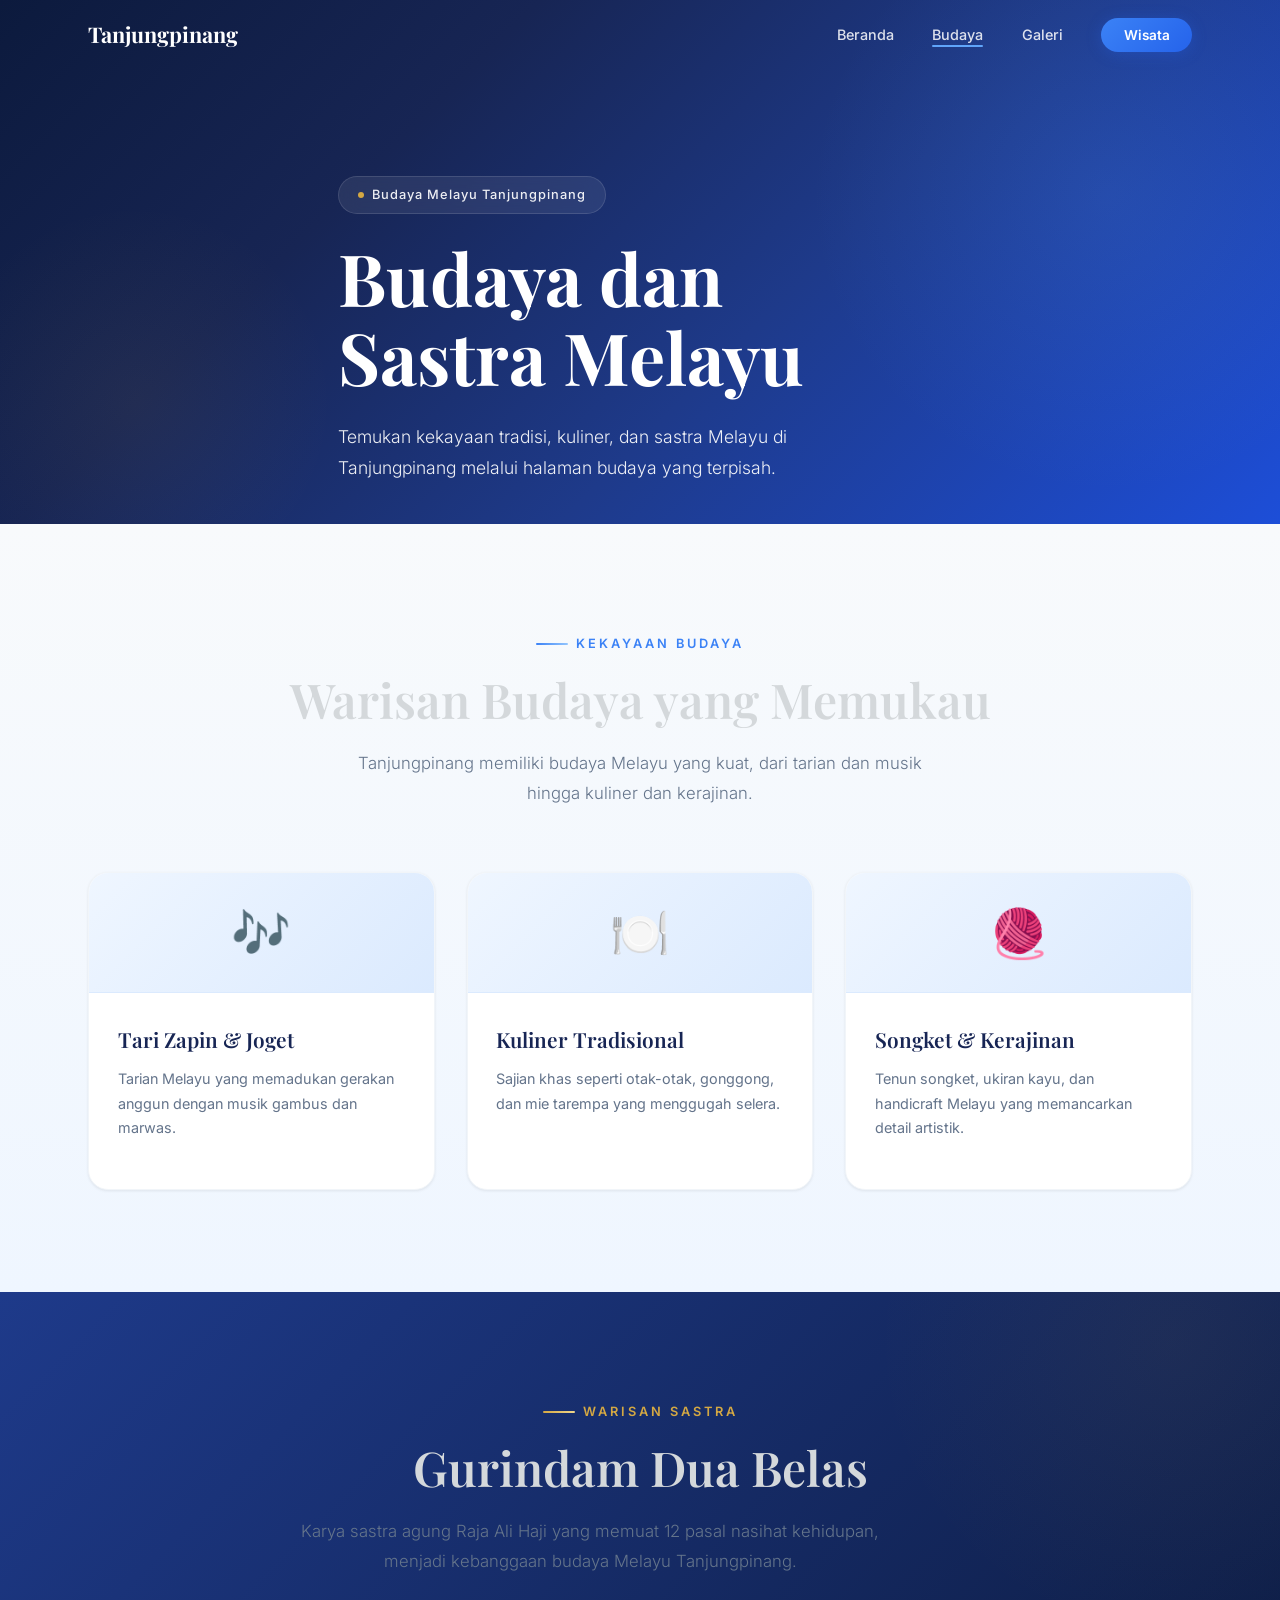
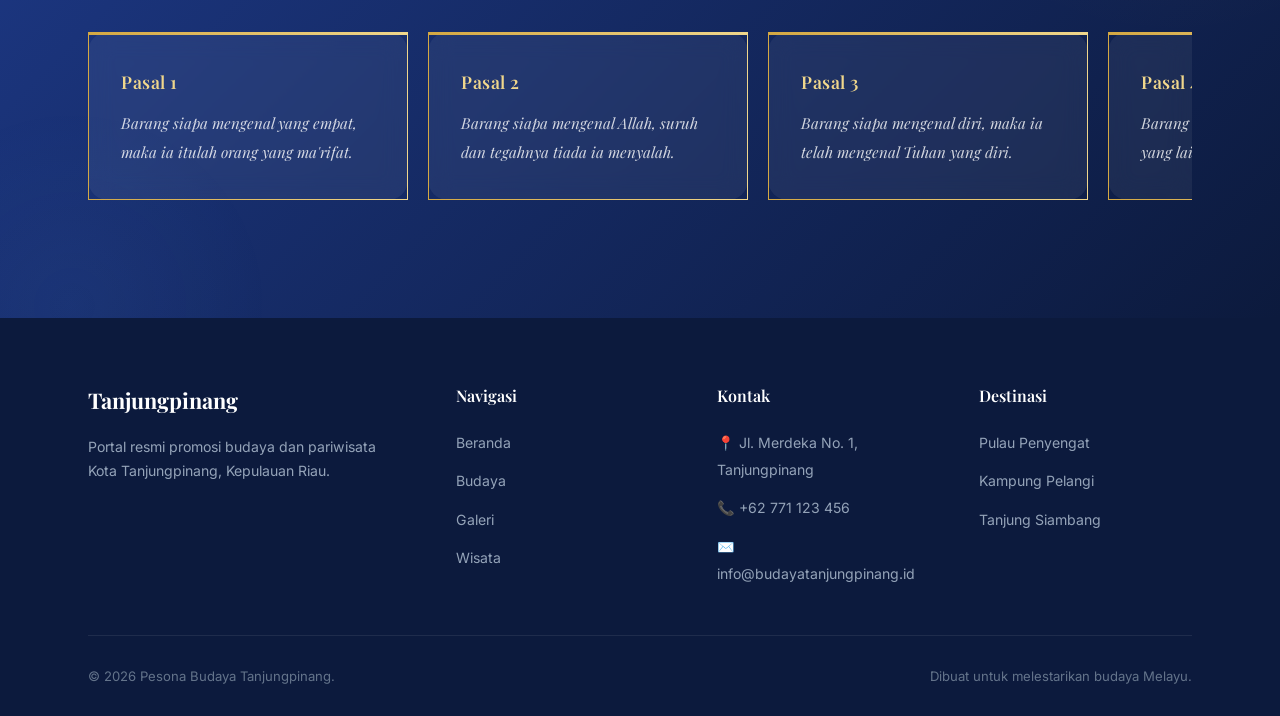
==== budaya.html @ daf34f46 "Menambahkan Desain terbaru" ====
<!DOCTYPE html>
<html lang="id">
<head>
  <meta charset="UTF-8">
  <meta name="viewport" content="width=device-width, initial-scale=1.0">
  <meta name="description" content="Budaya Melayu Tanjungpinang dan Gurindam Dua Belas dalam pengalaman halaman terpisah.">
  <title>Budaya — Pesona Budaya Tanjungpinang</title>
  <link rel="stylesheet" href="style.css">
</head>
<body>
  <nav class="navbar" id="navbar">
    <div class="container">
      <a href="index.html" class="nav-logo">
        <span>Tanjungpinang</span>
      </a>
      <ul class="nav-links" id="nav-links">
        <li><a href="index.html">Beranda</a></li>
        <li><a href="budaya.html" class="active">Budaya</a></li>
        <li><a href="galeri.html">Galeri</a></li>
        <li><a href="wisata.html" class="nav-cta">Wisata</a></li>
      </ul>
      <button class="nav-toggle" id="nav-toggle" aria-label="Toggle menu">
        <span></span>
        <span></span>
        <span></span>
      </button>
    </div>
  </nav>

  <section class="hero culture-hero">
    <div class="hero-overlay"></div>
    <div class="container hero-content">
      <div class="hero-badge">
        <span class="dot"></span>
        Budaya Melayu Tanjungpinang
      </div>
      <h1>Budaya dan Sastra Melayu</h1>
      <p class="hero-desc">
        Temukan kekayaan tradisi, kuliner, dan sastra Melayu di Tanjungpinang melalui halaman budaya yang terpisah.
      </p>
    </div>
  </section>

  <main>
    <section class="culture" id="budaya">
      <div class="container">
        <div class="culture-header reveal">
          <span class="section-label">Kekayaan Budaya</span>
          <h2 class="section-title">Warisan Budaya yang Memukau</h2>
          <p class="section-subtitle">
            Tanjungpinang memiliki budaya Melayu yang kuat, dari tarian dan musik hingga kuliner dan kerajinan.
          </p>
        </div>

        <div class="culture-grid stagger-children">
          <div class="culture-card">
            <div class="culture-card-icon">
              <span>🎶</span>
            </div>
            <div class="culture-card-body">
              <h3>Tari Zapin & Joget</h3>
              <p>
                Tarian Melayu yang memadukan gerakan anggun dengan musik gambus dan marwas.
              </p>
            </div>
          </div>
          <div class="culture-card">
            <div class="culture-card-icon">
              <span>🍽️</span>
            </div>
            <div class="culture-card-body">
              <h3>Kuliner Tradisional</h3>
              <p>
                Sajian khas seperti otak-otak, gonggong, dan mie tarempa yang menggugah selera.
              </p>
            </div>
          </div>
          <div class="culture-card">
            <div class="culture-card-icon">
              <span>🧶</span>
            </div>
            <div class="culture-card-body">
              <h3>Songket & Kerajinan</h3>
              <p>
                Tenun songket, ukiran kayu, dan handicraft Melayu yang memancarkan detail artistik.
              </p>
            </div>
          </div>
        </div>
      </div>
    </section>

    <section class="gurindam" id="gurindam">
      <div class="container">
        <div class="gurindam-content reveal-scale">
          <span class="section-label gurindam-label">Warisan Sastra</span>
          <h2 class="section-title">Gurindam Dua Belas</h2>
          <p class="section-subtitle">
            Karya sastra agung Raja Ali Haji yang memuat 12 pasal nasihat kehidupan, menjadi kebanggaan budaya Melayu Tanjungpinang.
          </p>
        </div>

        <div class="gurindam-slider-wrapper reveal-scale">
          <div class="gurindam-slider">
            <article class="gurindam-card">
              <h3>Pasal 1</h3>
              <p>Barang siapa mengenal yang empat, maka ia itulah orang yang ma'rifat.</p>
            </article>
            <article class="gurindam-card">
              <h3>Pasal 2</h3>
              <p>Barang siapa mengenal Allah, suruh dan tegahnya tiada ia menyalah.</p>
            </article>
            <article class="gurindam-card">
              <h3>Pasal 3</h3>
              <p>Barang siapa mengenal diri, maka ia telah mengenal Tuhan yang diri.</p>
            </article>
            <article class="gurindam-card">
              <h3>Pasal 4</h3>
              <p>Barang siapa mengenal Allah, tidak yang lain ia sembah dan sembahnya.</p>
            </article>
            <article class="gurindam-card">
              <h3>Pasal 5</h3>
              <p>Barang siapa mengenal niat, ia itulah yang mengadili perbuatan.</p>
            </article>
            <article class="gurindam-card">
              <h3>Pasal 6</h3>
              <p>Barang siapa mengenal amal, ia itulah yang menjadi timbangannya.</p>
            </article>
            <article class="gurindam-card">
              <h3>Pasal 7</h3>
              <p>Barang siapa mengenal bakti, ia itulah orang yang membelah adat.</p>
            </article>
            <article class="gurindam-card">
              <h3>Pasal 8</h3>
              <p>Barang siapa mengenal taat, ia itulah orang yang memelihara diri.</p>
            </article>
            <article class="gurindam-card">
              <h3>Pasal 9</h3>
              <p>Barang siapa mengenal jujur, ia itulah tempat orang memberi amanat.</p>
            </article>
            <article class="gurindam-card">
              <h3>Pasal 10</h3>
              <p>Barang siapa mengenal putus, itu tanda tiada bersabar.</p>
            </article>
            <article class="gurindam-card">
              <h3>Pasal 11</h3>
              <p>Barang siapa mengenal sungguh, ia itulah orang yang sudah berkah.</p>
            </article>
            <article class="gurindam-card">
              <h3>Pasal 12</h3>
              <p>Barang siapa mengenal cinta, tiada mengharap puji serta kata.</p>
            </article>
          </div>
        </div>
      </div>
    </section>
  </main>

  <footer class="footer">
    <div class="container">
      <div class="footer-grid">
        <div class="footer-brand">
          <a href="index.html" class="nav-logo">
            <span>Tanjungpinang</span>
          </a>
          <p>
            Portal resmi promosi budaya dan pariwisata Kota Tanjungpinang, Kepulauan Riau.
          </p>
        </div>
        <div class="footer-col">
          <h4>Navigasi</h4>
          <ul>
            <li><a href="index.html">Beranda</a></li>
            <li><a href="budaya.html">Budaya</a></li>
            <li><a href="galeri.html">Galeri</a></li>
            <li><a href="wisata.html">Wisata</a></li>
          </ul>
        </div>
        <div class="footer-col">
          <h4>Kontak</h4>
          <ul>
            <li><a href="#">📍 Jl. Merdeka No. 1, Tanjungpinang</a></li>
            <li><a href="#">📞 +62 771 123 456</a></li>
            <li><a href="#">✉️ info@budayatanjungpinang.id</a></li>
          </ul>
        </div>
        <div class="footer-col">
          <h4>Destinasi</h4>
          <ul>
            <li><a href="#">Pulau Penyengat</a></li>
            <li><a href="#">Kampung Pelangi</a></li>
            <li><a href="#">Tanjung Siambang</a></li>
          </ul>
        </div>
      </div>
      <div class="footer-bottom">
        <span>&copy; 2026 Pesona Budaya Tanjungpinang.</span>
        <span>Dibuat untuk melestarikan budaya Melayu.</span>
      </div>
    </div>
  </footer>

  <script src="script.js"></script>
</body>
</html>
---- style.css ----
/* Google Fonts (Playfair Display untuk judul, Inter untuk isi teksnya) */
@import url('https://fonts.googleapis.com/css2?family=Playfair+Display:ital,wght@0,400;0,500;0,600;0,700;1,400;1,500&family=Inter:wght@300;400;500;600;700&display=swap');

/* CSS Custom Properties */
:root {
  /* Primary Blues */
  --blue-50: #eff6ff;
  --blue-100: #dbeafe;
  --blue-200: #bfdbfe;
  --blue-300: #93c5fd;
  --blue-400: #60a5fa;
  --blue-500: #3b82f6;
  --blue-600: #2563eb;
  --blue-700: #1d4ed8;
  --blue-800: #1e3a8a;
  --blue-900: #172554;
  --blue-950: #0c1a3d;

  /* Accent & Neutral */
  --gold: #d4a843;
  --gold-light: #f0d78c;
  --white: #ffffff;
  --off-white: #f8fafc;
  --gray-100: #f1f5f9;
  --gray-200: #e2e8f0;
  --gray-300: #cbd5e1;
  --gray-400: #94a3b8;
  --gray-500: #64748b;
  --gray-600: #475569;
  --gray-700: #334155;
  --gray-800: #1e293b;
  --gray-900: #0f172a;

  /* Typography */
  --font-display: 'Playfair Display', Georgia, serif;
  --font-body: 'Inter', -apple-system, BlinkMacSystemFont, sans-serif;

  /* Spacing */
  --section-padding: clamp(4rem, 8vw, 8rem);
  --container-max: 1200px;
  --container-padding: clamp(1.5rem, 4vw, 3rem);

  /* Transitions */
  --ease-smooth: cubic-bezier(0.25, 0.46, 0.45, 0.94);
  --ease-bounce: cubic-bezier(0.34, 1.56, 0.64, 1);

  /* Shadows */
  --shadow-sm: 0 1px 3px rgba(0, 0, 0, 0.08);
  --shadow-md: 0 4px 20px rgba(0, 0, 0, 0.1);
  --shadow-lg: 0 10px 40px rgba(0, 0, 0, 0.12);
  --shadow-xl: 0 20px 60px rgba(0, 0, 0, 0.15);

  /* Border Radius */
  --radius-sm: 8px;
  --radius-md: 12px;
  --radius-lg: 20px;
  --radius-xl: 28px;
  --radius-full: 9999px;
}

/* ---------- Reset & Base ---------- */
*,
*::before,
*::after {
  margin: 0;
  padding: 0;
  box-sizing: border-box;
}

html {
  scroll-behavior: smooth;
  scroll-padding-top: 80px;
}

body {
  font-family: var(--font-body);
  color: var(--gray-800);
  background-color: var(--off-white);
  line-height: 1.7;
  overflow-x: hidden;
  -webkit-font-smoothing: antialiased;
  -moz-osx-font-smoothing: grayscale;
}

a {
  text-decoration: none;
  color: inherit;
}

ul {
  list-style: none;
}

/* ---------- Utility ---------- */
.container {
  max-width: var(--container-max);
  margin: 0 auto;
  padding: 0 var(--container-padding);
}

.section-label {
  display: inline-flex;
  align-items: center;
  gap: 8px;
  font-family: var(--font-body);
  font-size: 0.8rem;
  font-weight: 600;
  letter-spacing: 3px;
  text-transform: uppercase;
  color: var(--blue-500);
  margin-bottom: 1rem;
}

.section-label::before {
  content: '';
  display: inline-block;
  width: 32px;
  height: 2px;
  background: linear-gradient(90deg, var(--blue-500), var(--blue-300));
  border-radius: 2px;
}

.section-title {
  font-family: var(--font-display);
  font-size: clamp(2rem, 4vw, 3rem);
  font-weight: 600;
  color: rgb(212, 216, 219);
  line-height: 1.2;
  margin-bottom: 1.2rem;
}

.section-subtitle {
  font-size: 1.05rem;
  color: var(--gray-500);
  max-width: 600px;
  line-height: 1.8;
  font-weight: 300;
}

/* ---------- Scroll Reveal Animation ---------- */
.reveal {
  opacity: 0;
  transform: translateY(40px);
  transition: opacity 0.8s var(--ease-smooth), transform 0.8s var(--ease-smooth);
}

.reveal.visible {
  opacity: 1;
  transform: translateY(0);
}

.reveal-scale {
  opacity: 0;
  transform: scale(0.9);
  transition: opacity 0.8s var(--ease-smooth), transform 0.8s var(--ease-smooth);
}

.reveal-scale.visible {
  opacity: 1;
  transform: scale(1);
}

/* Stagger children */
.stagger-children > * {
  opacity: 0;
  transform: translateY(30px);
  transition: opacity 0.6s var(--ease-smooth), transform 0.6s var(--ease-smooth);
}

.stagger-children.visible > *:nth-child(1) { transition-delay: 0.1s; }
.stagger-children.visible > *:nth-child(2) { transition-delay: 0.2s; }
.stagger-children.visible > *:nth-child(3) { transition-delay: 0.3s; }
.stagger-children.visible > *:nth-child(4) { transition-delay: 0.4s; }

.stagger-children.visible > * {
  opacity: 1;
  transform: translateY(0);
}

/* Navigasi */
.navbar {
  position: fixed;
  top: 0;
  left: 0;
  right: 0;
  z-index: 1000;
  padding: 1rem 0;
  transition: all 0.4s var(--ease-smooth);
}

.navbar.scrolled {
  background: rgba(255, 255, 255, 0.92);
  backdrop-filter: blur(20px);
  -webkit-backdrop-filter: blur(20px);
  box-shadow: 0 1px 20px rgba(0, 0, 0, 0.06);
  padding: 0.6rem 0;
}

.navbar .container {
  display: flex;
  align-items: center;
  justify-content: space-between;
}

.nav-logo {
  display: flex;
  align-items: center;
  gap: 10px;
  font-family: var(--font-display);
  font-size: 1.35rem;
  font-weight: 700;
  color: var(--white);
  transition: color 0.4s;
}

.navbar.scrolled .nav-logo {
  color: var(--blue-800);
}

.nav-logo-icon {
  width: 36px;
  height: 36px;
  background: linear-gradient(135deg, var(--blue-400), var(--blue-600));
  border-radius: var(--radius-sm);
  display: flex;
  align-items: center;
  justify-content: center;
  font-size: 1.1rem;
  color: white;
  box-shadow: 0 2px 10px rgba(37, 99, 235, 0.3);
}

.nav-links {
  display: flex;
  align-items: center;
  gap: clamp(1.5rem, 3vw, 2.5rem);
}

.nav-links a {
  font-size: 0.9rem;
  font-weight: 500;
  color: rgba(255, 255, 255, 0.85);
  transition: color 0.3s;
  position: relative;
}

.nav-links a::after {
  content: '';
  position: absolute;
  bottom: -4px;
  left: 0;
  width: 0;
  height: 2px;
  background: var(--blue-400);
  border-radius: 2px;
  transition: width 0.3s var(--ease-smooth);
}

.nav-links a:hover::after,
.nav-links a.active::after {
  width: 100%;
}

.navbar.scrolled .nav-links a {
  color: var(--gray-600);
}

.navbar.scrolled .nav-links a:hover {
  color: var(--blue-600);
}

.nav-links a:hover {
  color: var(--white);
}

.nav-cta {
  padding: 0.55rem 1.4rem !important;
  background: linear-gradient(135deg, var(--blue-500), var(--blue-600));
  color: white !important;
  border-radius: var(--radius-full);
  font-weight: 600 !important;
  font-size: 0.85rem !important;
  box-shadow: 0 2px 15px rgba(37, 99, 235, 0.3);
  transition: transform 0.3s var(--ease-bounce), box-shadow 0.3s !important;
}

.nav-cta:hover {
  transform: translateY(-2px);
  box-shadow: 0 4px 20px rgba(37, 99, 235, 0.4) !important;
}

.nav-cta::after {
  display: none !important;
}

/* Mobile menu */
.nav-toggle {
  display: none;
  flex-direction: column;
  gap: 5px;
  cursor: pointer;
  padding: 5px;
  background: none;
  border: none;
}

.nav-toggle span {
  width: 24px;
  height: 2px;
  background: var(--white);
  border-radius: 2px;
  transition: all 0.3s;
}

.navbar.scrolled .nav-toggle span {
  background: var(--gray-700);
}

/* HERO SECTION (Pure Gradient — No Image)*/
.hero {
  position: relative;
  min-height: 100vh;
  display: flex;
  align-items: center;
  overflow: hidden;
}

.hero-overlay {
  position: absolute;
  inset: 0;
  background: linear-gradient(
    135deg,
    var(--blue-950) 0%,
    var(--blue-900) 30%,
    var(--blue-800) 60%,
    var(--blue-700) 100%
  );
  z-index: 0;
}

/* Subtle decorative shapes */
.hero-overlay::before {
  content: '';
  position: absolute;
  top: -20%;
  right: -10%;
  width: 600px;
  height: 600px;
  background: radial-gradient(circle, rgba(96, 165, 250, 0.12) 0%, transparent 70%);
  border-radius: 50%;
}

.hero-overlay::after {
  content: '';
  position: absolute;
  bottom: -15%;
  left: -5%;
  width: 400px;
  height: 400px;
  background: radial-gradient(circle, rgba(212, 168, 67, 0.06) 0%, transparent 70%);
  border-radius: 50%;
}

.hero-content {
  position: relative;
  z-index: 2;
  max-width: 700px;
  padding-top: 4rem;
}

.hero-badge {
  display: inline-flex;
  align-items: center;
  gap: 8px;
  padding: 0.45rem 1.2rem;
  background: rgba(255, 255, 255, 0.08);
  backdrop-filter: blur(10px);
  border: 1px solid rgba(255, 255, 255, 0.12);
  border-radius: var(--radius-full);
  font-size: 0.8rem;
  font-weight: 500;
  color: var(--blue-200);
  margin-bottom: 1.5rem;
  letter-spacing: 1px;
}

.hero-badge .dot {
  width: 6px;
  height: 6px;
  background: var(--gold);
  border-radius: 50%;
  animation: pulse 2s ease-in-out infinite;
}

@keyframes pulse {
  0%, 100% { opacity: 1; transform: scale(1); }
  50% { opacity: 0.6; transform: scale(1.5); }
}

.hero h1 {
  font-family: var(--font-display);
  font-size: clamp(2.8rem, 6vw, 4.5rem);
  font-weight: 700;
  color: var(--white);
  line-height: 1.1;
  margin-bottom: 1.5rem;
}

.hero h1 span {
  display: inline;
  background: linear-gradient(135deg, var(--gold-light), var(--gold));
  -webkit-background-clip: text;
  -webkit-text-fill-color: transparent;
  background-clip: text;
}

.hero-desc {
  font-size: 1.1rem;
  color: rgba(255, 255, 255, 0.75);
  line-height: 1.8;
  margin-bottom: 2.5rem;
  max-width: 520px;
  font-weight: 300;
}

.hero-actions {
  display: flex;
  align-items: center;
  gap: 1rem;
  flex-wrap: wrap;
}

.btn-primary {
  display: inline-flex;
  align-items: center;
  gap: 8px;
  padding: 0.85rem 2rem;
  background: linear-gradient(135deg, var(--blue-500), var(--blue-600));
  color: white;
  font-family: var(--font-body);
  font-size: 0.95rem;
  font-weight: 600;
  border: none;
  border-radius: var(--radius-full);
  cursor: pointer;
  box-shadow: 0 4px 20px rgba(37, 99, 235, 0.35);
  transition: transform 0.3s var(--ease-bounce), box-shadow 0.3s;
}

.btn-primary:hover {
  transform: translateY(-3px);
  box-shadow: 0 8px 30px rgba(37, 99, 235, 0.45);
}

.btn-outline {
  display: inline-flex;
  align-items: center;
  gap: 8px;
  padding: 0.85rem 2rem;
  background: transparent;
  color: white;
  font-family: var(--font-body);
  font-size: 0.95rem;
  font-weight: 500;
  border: 1.5px solid rgba(255, 255, 255, 0.25);
  border-radius: var(--radius-full);
  cursor: pointer;
  transition: all 0.3s;
}

.btn-outline:hover {
  background: rgba(255, 255, 255, 0.08);
  border-color: rgba(255, 255, 255, 0.5);
}

/* Hero scroll indicator */
.hero-scroll {
  position: absolute;
  bottom: 2.5rem;
  left: 50%;
  transform: translateX(-50%);
  z-index: 2;
  display: flex;
  flex-direction: column;
  align-items: center;
  gap: 8px;
  color: rgba(255, 255, 255, 0.4);
  font-size: 0.7rem;
  letter-spacing: 2px;
  text-transform: uppercase;
}

.scroll-line {
  width: 1px;
  height: 40px;
  background: linear-gradient(to bottom, rgba(255,255,255,0.4), transparent);
  animation: scrollDown 2s ease-in-out infinite;
}

@keyframes scrollDown {
  0% { transform: scaleY(0); transform-origin: top; opacity: 1; }
  50% { transform: scaleY(1); transform-origin: top; opacity: 1; }
  51% { transform: scaleY(1); transform-origin: bottom; opacity: 1; }
  100% { transform: scaleY(0); transform-origin: bottom; opacity: 0.5; }
}

/* Hero floating stats */
.hero-stats {
  position: absolute;
  bottom: 0;
  left: 0;
  right: 0;
  z-index: 2;
  padding: 0 var(--container-padding);
}

.hero-stats-inner {
  max-width: var(--container-max);
  margin: 0 auto;
  display: grid;
  grid-template-columns: repeat(4, 1fr);
  gap: 1px;
  background: rgba(255, 255, 255, 0.06);
  backdrop-filter: blur(15px);
  border-radius: var(--radius-lg) var(--radius-lg) 0 0;
  overflow: hidden;
  border: 1px solid rgba(255, 255, 255, 0.08);
  border-bottom: none;
}

.stat-item {
  padding: 1.8rem 1.5rem;
  text-align: center;
  background: rgba(255, 255, 255, 0.03);
  transition: background 0.3s;
}

.stat-item:hover {
  background: rgba(255, 255, 255, 0.06);
}

.stat-number {
  font-family: var(--font-display);
  font-size: clamp(1.6rem, 3vw, 2.2rem);
  font-weight: 700;
  color: var(--white);
  margin-bottom: 0.3rem;
}

.stat-label {
  font-size: 0.78rem;
  color: rgba(255, 255, 255, 0.5);
  font-weight: 400;
  letter-spacing: 0.5px;
}

/* Tentang Full-width text, no image */
.about {
  padding: var(--section-padding) 0;
  background: var(--white);
}

.about-centered {
  text-align: center;
  max-width: 750px;
  margin: 0 auto 3.5rem;
}

.about-desc {
  max-width: 680px;
  margin: 0 auto;
}

.about-features {
  display: grid;
  grid-template-columns: repeat(4, 1fr);
  gap: 1.5rem;
}

.about-feature {
  display: flex;
  align-items: flex-start;
  gap: 12px;
  padding: 1.2rem;
  background: var(--blue-50);
  border-radius: var(--radius-md);
  border: 1px solid var(--blue-100);
  transition: transform 0.3s var(--ease-bounce), box-shadow 0.3s;
}

.about-feature:hover {
  transform: translateY(-4px);
  box-shadow: var(--shadow-md);
}

.about-feature-icon {
  width: 44px;
  height: 44px;
  min-width: 44px;
  display: flex;
  align-items: center;
  justify-content: center;
  background: linear-gradient(135deg, var(--blue-500), var(--blue-600));
  border-radius: var(--radius-sm);
  font-size: 1.2rem;
  color: white;
}

.about-feature h4 {
  font-size: 0.9rem;
  font-weight: 600;
  color: var(--blue-800);
  margin-bottom: 3px;
}

.about-feature p {
  font-size: 0.78rem;
  color: var(--gray-500);
  line-height: 1.5;
}

/*Budaya Icon cards, no images*/
.culture {
  padding: var(--section-padding) 0;
  background: linear-gradient(180deg, var(--off-white) 0%, var(--blue-50) 100%);
}

.culture-header {
  text-align: center;
  margin-bottom: 4rem;
}

.culture-header .section-subtitle {
  margin: 0 auto;
}

.culture-grid {
  display: grid;
  grid-template-columns: repeat(3, 1fr);
  gap: 2rem;
}

.culture-card {
  background: var(--white);
  border-radius: var(--radius-lg);
  overflow: hidden;
  box-shadow: var(--shadow-sm);
  border: 1px solid var(--gray-100);
  transition: transform 0.4s var(--ease-bounce), box-shadow 0.4s;
}

.culture-card:hover {
  transform: translateY(-8px);
  box-shadow: var(--shadow-lg);
}

.culture-card-icon {
  height: 120px;
  display: flex;
  align-items: center;
  justify-content: center;
  background: linear-gradient(135deg, var(--blue-50), var(--blue-100));
  border-bottom: 1px solid var(--blue-100);
}

.culture-card-icon span {
  font-size: 3rem;
  line-height: 1;
}

.culture-card-body {
  padding: 1.8rem;
}

.culture-card-body h3 {
  font-family: var(--font-display);
  font-size: 1.3rem;
  font-weight: 600;
  color: var(--blue-900);
  margin-bottom: 0.6rem;
}

.culture-card-body p {
  font-size: 0.9rem;
  color: var(--gray-500);
  line-height: 1.7;
  margin-bottom: 1.2rem;
}

.card-link {
  display: inline-flex;
  align-items: center;
  gap: 6px;
  font-size: 0.85rem;
  font-weight: 600;
  color: var(--blue-600);
  transition: gap 0.3s;
}

.card-link:hover {
  gap: 10px;
}

.card-link svg {
  width: 16px;
  height: 16px;
  transition: transform 0.3s;
}

.card-link:hover svg {
  transform: translateX(3px);
}

/* Section Destinasi (Text-only layout) */
.destinations {
  padding: var(--section-padding) 0;
  background: var(--white);
}

.dest-header {
  text-align: center;
  max-width: 650px;
  margin: 0 auto 3.5rem;
}

.dest-header .section-subtitle {
  margin: 0 auto;
}

.dest-list {
  display: grid;
  grid-template-columns: repeat(2, 1fr);
  gap: 1.5rem;
  max-width: 900px;
  margin: 0 auto;
}

.dest-item {
  display: flex;
  align-items: flex-start;
  gap: 1rem;
  padding: 1.5rem;
  border-radius: var(--radius-md);
  background: var(--blue-50);
  border: 1px solid var(--blue-100);
  transition: all 0.3s var(--ease-bounce);
  cursor: pointer;
}

.dest-item:hover {
  background: var(--white);
  border-color: var(--blue-200);
  box-shadow: var(--shadow-md);
  transform: translateY(-4px);
}

.dest-item-num {
  width: 40px;
  height: 40px;
  min-width: 40px;
  display: flex;
  align-items: center;
  justify-content: center;
  background: linear-gradient(135deg, var(--blue-500), var(--blue-700));
  color: white;
  font-family: var(--font-display);
  font-size: 0.9rem;
  font-weight: 700;
  border-radius: var(--radius-sm);
}

.dest-item h4 {
  font-size: 1rem;
  font-weight: 600;
  color: var(--blue-800);
  margin-bottom: 4px;
}

.dest-item p {
  font-size: 0.85rem;
  color: var(--gray-500);
  line-height: 1.6;
}

/* Section Gurindam */
.gurindam {
  padding: var(--section-padding) 0;
  background: linear-gradient(135deg, var(--blue-800) 0%, var(--blue-950) 100%);
  position: relative;
  overflow: hidden;
}

.gurindam::before {
  content: '';
  position: absolute;
  top: -40%;
  right: -15%;
  width: 600px;
  height: 600px;
  background: radial-gradient(circle, rgba(212, 168, 67, 0.06) 0%, transparent 70%);
  border-radius: 50%;
}

.gurindam::after {
  content: '';
  position: absolute;
  bottom: -30%;
  left: -10%;
  width: 400px;
  height: 400px;
  background: radial-gradient(circle, rgba(96, 165, 250, 0.05) 0%, transparent 70%);
  border-radius: 50%;
}

.gurindam-content {
  text-align: center;
  position: relative;
  z-index: 1;
  max-width: 700px;
  margin: 0 auto;
}

.gurindam-label {
  color: var(--gold) !important;
}

.gurindam-label::before {
  background: linear-gradient(90deg, var(--gold), var(--gold-light)) !important;
}

.gurindam-title {
  font-family: var(--font-display);
  font-size: clamp(2rem, 4vw, 2.8rem);
  font-weight: 700;
  color: var(--white);
  margin-bottom: 1.5rem;
}

.gurindam-divider {
  display: flex;
  align-items: center;
  justify-content: center;
  gap: 16px;
  margin-bottom: 2.5rem;
}

.gurindam-divider span {
  width: 60px;
  height: 1px;
  background: linear-gradient(90deg, transparent, var(--gold-light), transparent);
}

.gurindam-divider svg {
  color: var(--gold);
  opacity: 0.7;
}

.gurindam-verse {
  margin: 0;
  padding: 0;
  border: none;
}

.gurindam-verse p {
  font-family: var(--font-display);
  font-size: clamp(1.15rem, 2.5vw, 1.4rem);
  font-style: italic;
  font-weight: 400;
  color: rgba(255, 255, 255, 0.88);
  line-height: 1.9;
  margin-bottom: 1.5rem;
}

.gurindam-author {
  display: block;
  font-family: var(--font-body);
  font-size: 0.9rem;
  font-style: normal;
  font-weight: 500;
  color: var(--gold);
  margin-bottom: 2rem;
  letter-spacing: 1px;
}

.gurindam-desc {
  font-size: 0.95rem;
  color: rgba(255, 255, 255, 0.55);
  line-height: 1.8;
  font-weight: 300;
  max-width: 580px;
  margin: 0 auto 2rem;
}

.gurindam-ornament {
  display: flex;
  align-items: center;
  justify-content: center;
  gap: 12px;
}

.gurindam-ornament span {
  color: var(--gold);
  font-size: 0.7rem;
  opacity: 0.5;
}

.gurindam-ornament span:nth-child(2) {
  font-size: 1rem;
  opacity: 0.8;
}

/* Footer */
.footer {
  background: var(--blue-950);
  color: var(--gray-300);
  padding: 4rem 0 0;
}

.footer-grid {
  display: grid;
  grid-template-columns: 1.5fr 1fr 1fr 1fr;
  gap: 3rem;
  padding-bottom: 3rem;
  border-bottom: 1px solid rgba(255, 255, 255, 0.08);
}

.footer-brand .nav-logo {
  margin-bottom: 1rem;
}

.footer-brand p {
  font-size: 0.88rem;
  color: var(--gray-400);
  line-height: 1.7;
  margin-bottom: 1.5rem;
}

.footer-socials {
  display: flex;
  gap: 10px;
}

.footer-socials a {
  width: 38px;
  height: 38px;
  display: flex;
  align-items: center;
  justify-content: center;
  background: rgba(255, 255, 255, 0.06);
  border-radius: var(--radius-sm);
  color: var(--gray-400);
  font-size: 1rem;
  transition: all 0.3s;
}

.footer-socials a:hover {
  background: var(--blue-600);
  color: var(--white);
  transform: translateY(-3px);
}

.footer-col h4 {
  font-family: var(--font-display);
  font-size: 1rem;
  font-weight: 600;
  color: var(--white);
  margin-bottom: 1.2rem;
}

.footer-col ul {
  display: flex;
  flex-direction: column;
  gap: 0.7rem;
}

.footer-col ul a {
  font-size: 0.88rem;
  color: var(--gray-400);
  transition: color 0.3s, padding-left 0.3s;
}

.footer-col ul a:hover {
  color: var(--blue-400);
  padding-left: 5px;
}

.footer-bottom {
  display: flex;
  align-items: center;
  justify-content: space-between;
  padding: 1.8rem 0;
  font-size: 0.82rem;
  color: var(--gray-500);
}

.footer-bottom a {
  color: var(--blue-400);
  transition: color 0.3s;
}

.footer-bottom a:hover {
  color: var(--blue-300);
}

/* Responsive */
@media (max-width: 1024px) {
  .hero-stats-inner {
    grid-template-columns: repeat(2, 1fr);
  }

  .about-features {
    grid-template-columns: repeat(2, 1fr);
  }

  .culture-grid {
    grid-template-columns: repeat(2, 1fr);
  }

  .footer-grid {
    grid-template-columns: 1fr 1fr;
    gap: 2rem;
  }
}

@media (max-width: 768px) {
  .nav-links {
    display: none;
    position: fixed;
    top: 0;
    right: 0;
    width: 280px;
    height: 100vh;
    flex-direction: column;
    padding: 5rem 2rem 2rem;
    background: var(--white);
    box-shadow: -5px 0 30px rgba(0, 0, 0, 0.1);
    gap: 1.5rem;
  }

  .nav-links.open {
    display: flex;
  }

  .nav-links a {
    color: var(--gray-700) !important;
    font-size: 1rem;
  }

  .nav-cta {
    width: 100%;
    text-align: center;
    justify-content: center;
  }

  .nav-toggle {
    display: flex;
  }

  .hero h1 {
    font-size: clamp(2.2rem, 8vw, 3rem);
  }

  .hero-stats-inner {
    grid-template-columns: repeat(2, 1fr);
  }

  .stat-item {
    padding: 1.2rem 1rem;
  }

  .about-features {
    grid-template-columns: 1fr;
  }

  .culture-grid {
    grid-template-columns: 1fr;
  }

  .dest-list {
    grid-template-columns: 1fr;
  }

  .footer-grid {
    grid-template-columns: 1fr;
  }

  .footer-bottom {
    flex-direction: column;
    gap: 0.8rem;
    text-align: center;
  }
}

@media (max-width: 480px) {
  .hero-actions {
    flex-direction: column;
    align-items: stretch;
  }

  .btn-primary,
  .btn-outline {
    justify-content: center;
  }
}

/* ---------- Page-specific sections ---------- */
.gallery-grid {
  display: grid;
  grid-template-columns: repeat(3, minmax(200px, 1fr));
  gap: 1.5rem;
  margin-top: 2rem;
}

.gallery-card {
  background: var(--white);
  border-radius: var(--radius-lg);
  padding: 1.6rem;
  box-shadow: var(--shadow-sm);
  border: 1px solid var(--gray-100);
  transition: transform 0.3s var(--ease-smooth), box-shadow 0.3s;
  display: flex;
  flex-direction: column;
  gap: 1rem;
}

.gallery-card:hover {
  transform: translateY(-5px);
  box-shadow: var(--shadow-md);
}

.gallery-card-image {
  width: 100%;
  aspect-ratio: 4 / 3;
  display: flex;
  align-items: center;
  justify-content: center;
  font-size: 2.2rem;
  border-radius: var(--radius-md);
  background: var(--blue-50);
}

.gurindam-slider-wrapper {
  position: relative;
  margin-top: 2.5rem;
}

.gurindam-slider-wrapper::before,
.gurindam-slider-wrapper::after {
  display: none;
}

.gurindam-slider {
  display: grid;
  grid-auto-columns: min(320px, 85vw);
  grid-auto-flow: column;
  gap: 1.25rem;
  overflow-x: auto;
  padding: 1rem 0 1rem 0;
  -webkit-overflow-scrolling: touch;
  scrollbar-width: none;
  -ms-overflow-style: none;
  cursor: grab;
}

.gurindam-slider.dragging {
  cursor: grabbing;
  user-select: none;
}

.gurindam-slider::-webkit-scrollbar {
  display: none;
}

.gurindam-card {
  min-width: 320px;
  background: rgba(255, 255, 255, 0.06);
  backdrop-filter: blur(12px);
  -webkit-backdrop-filter: blur(12px);
  border-radius: var(--radius-lg);
  padding: 2rem;
  border: 1px solid rgba(255, 255, 255, 0.1);
  border-top: 3px solid;
  border-image: linear-gradient(90deg, var(--gold), var(--gold-light)) 1;
  border-image-slice: 1;
  position: relative;
  transition: transform 0.3s var(--ease-smooth), background 0.3s, box-shadow 0.3s;
}

.gurindam-card:hover {
  background: rgba(255, 255, 255, 0.1);
  transform: translateY(-4px);
  box-shadow: 0 8px 32px rgba(212, 168, 67, 0.12);
}

.gurindam-card h3 {
  margin-bottom: 0.75rem;
  font-size: 1.1rem;
  font-family: var(--font-display);
  font-weight: 600;
  color: var(--gold-light);
  letter-spacing: 0.5px;
}

.gurindam-card p {
  font-family: var(--font-display);
  font-style: italic;
  color: rgba(255, 255, 255, 0.8);
  line-height: 1.9;
  font-size: 0.95rem;
}

.hero.culture-hero {
  min-height: 55vh;
  padding-top: 7rem;
  align-items: center;
  background: linear-gradient(135deg, rgba(14, 75, 205, 0.95), rgba(22, 82, 130, 0.95));
}

.hero.culture-hero .hero-desc,
.hero.culture-hero .hero-badge {
  color: rgba(255, 255, 255, 0.92);
}

.navbar.scrolled .nav-logo,
.navbar.scrolled .nav-links a {
  color: var(--gray-700);
}

@media (max-width: 1024px) {
  .gallery-grid {
    grid-template-columns: repeat(2, minmax(200px, 1fr));
  }
}

@media (max-width: 768px) {
  .gallery-grid {
    grid-template-columns: 1fr;
  }
}

/* Sorotan Budaya - 3 kekuatan budaya centered */
.gurindam .about-features {
  grid-template-columns: repeat(3, 1fr);
  max-width: 900px;
  margin: 2.5rem auto 0;
}

.gurindam .about-feature {
  background: rgba(255, 255, 255, 0.08);
  border: 1px solid rgba(255, 255, 255, 0.12);
  backdrop-filter: blur(10px);
}

.gurindam .about-feature:hover {
  background: rgba(255, 255, 255, 0.14);
}

.gurindam .about-feature-icon {
  background: linear-gradient(135deg, var(--gold), var(--gold-light));
}

.gurindam .about-feature h4 {
  color: var(--white);
}

.gurindam .about-feature p {
  color: rgba(255, 255, 255, 0.65);
}

@media (max-width: 768px) {
  .gurindam .about-features {
    grid-template-columns: 1fr;
  }
}
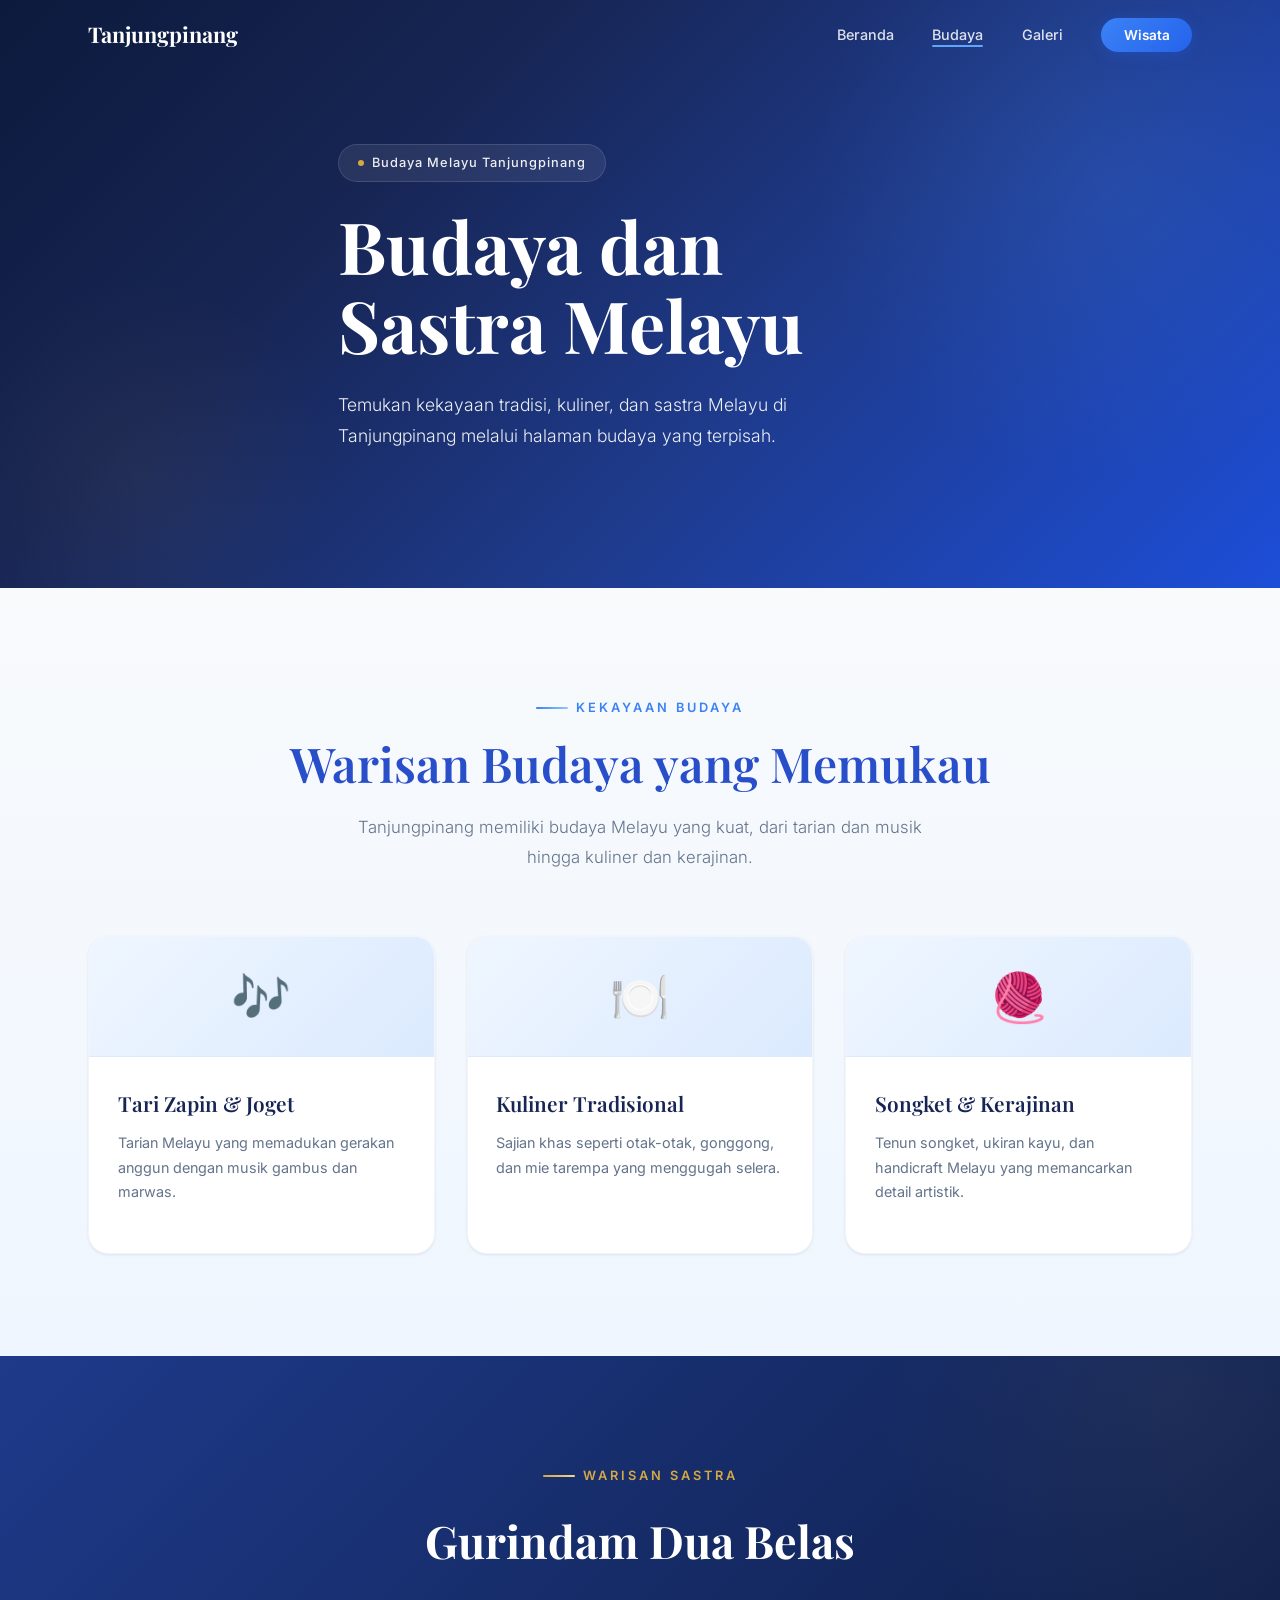
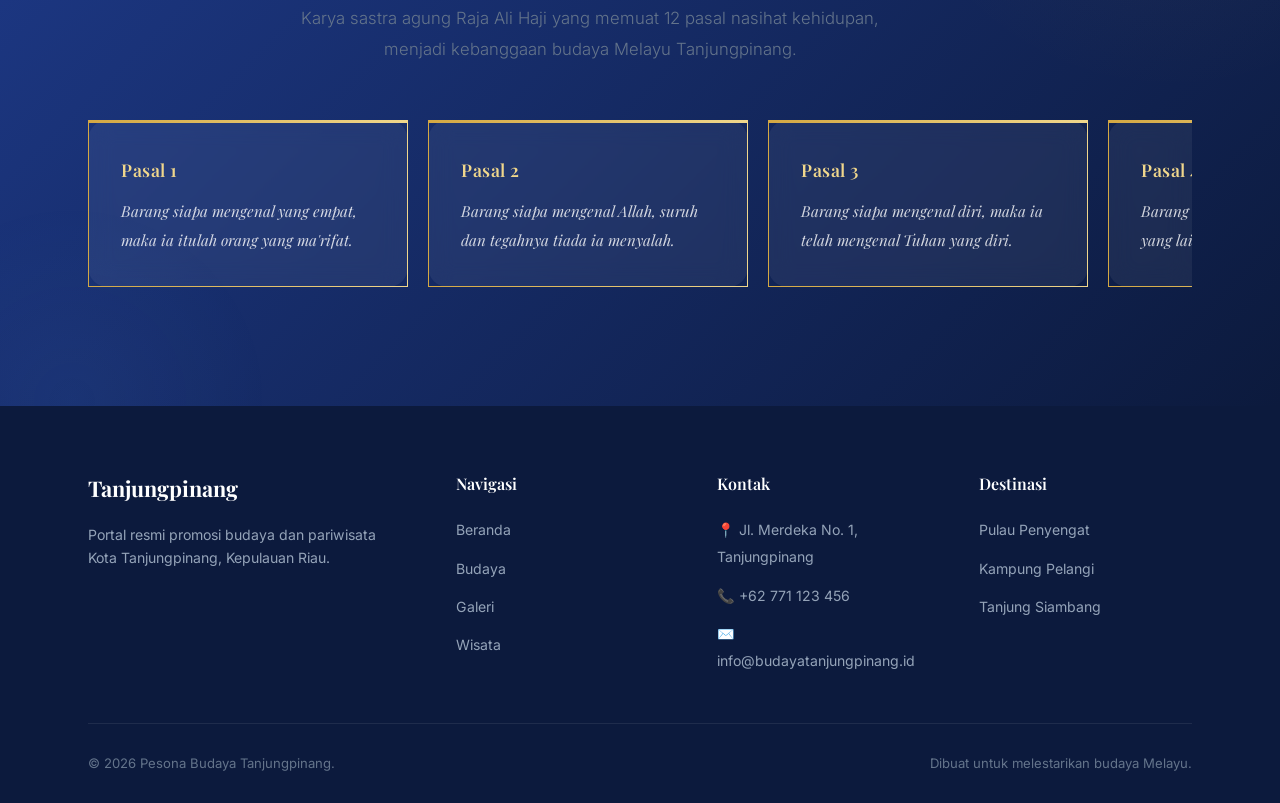
==== commit b06cde1a: "Memperbaiki Font & Warna Section" ====
--- a/budaya.html
+++ b/budaya.html
@@ -94,7 +94,7 @@
       <div class="container">
         <div class="gurindam-content reveal-scale">
           <span class="section-label gurindam-label">Warisan Sastra</span>
-          <h2 class="section-title">Gurindam Dua Belas</h2>
+          <h2 class="gurindam-title">Gurindam Dua Belas</h2>
           <p class="section-subtitle">
             Karya sastra agung Raja Ali Haji yang memuat 12 pasal nasihat kehidupan, menjadi kebanggaan budaya Melayu Tanjungpinang.
           </p>
--- a/style.css
+++ b/style.css
@@ -126,7 +126,7 @@
   font-family: var(--font-display);
   font-size: clamp(2rem, 4vw, 3rem);
   font-weight: 600;
-  color: rgb(212, 216, 219);
+  color: rgba(38, 76, 201, 0.989);
   line-height: 1.2;
   margin-bottom: 1.2rem;
 }
@@ -367,7 +367,8 @@
   position: relative;
   z-index: 2;
   max-width: 700px;
-  padding-top: 4rem;
+  padding-top: 2rem;
+  padding-bottom: 6rem;
 }
 
 .hero-badge {
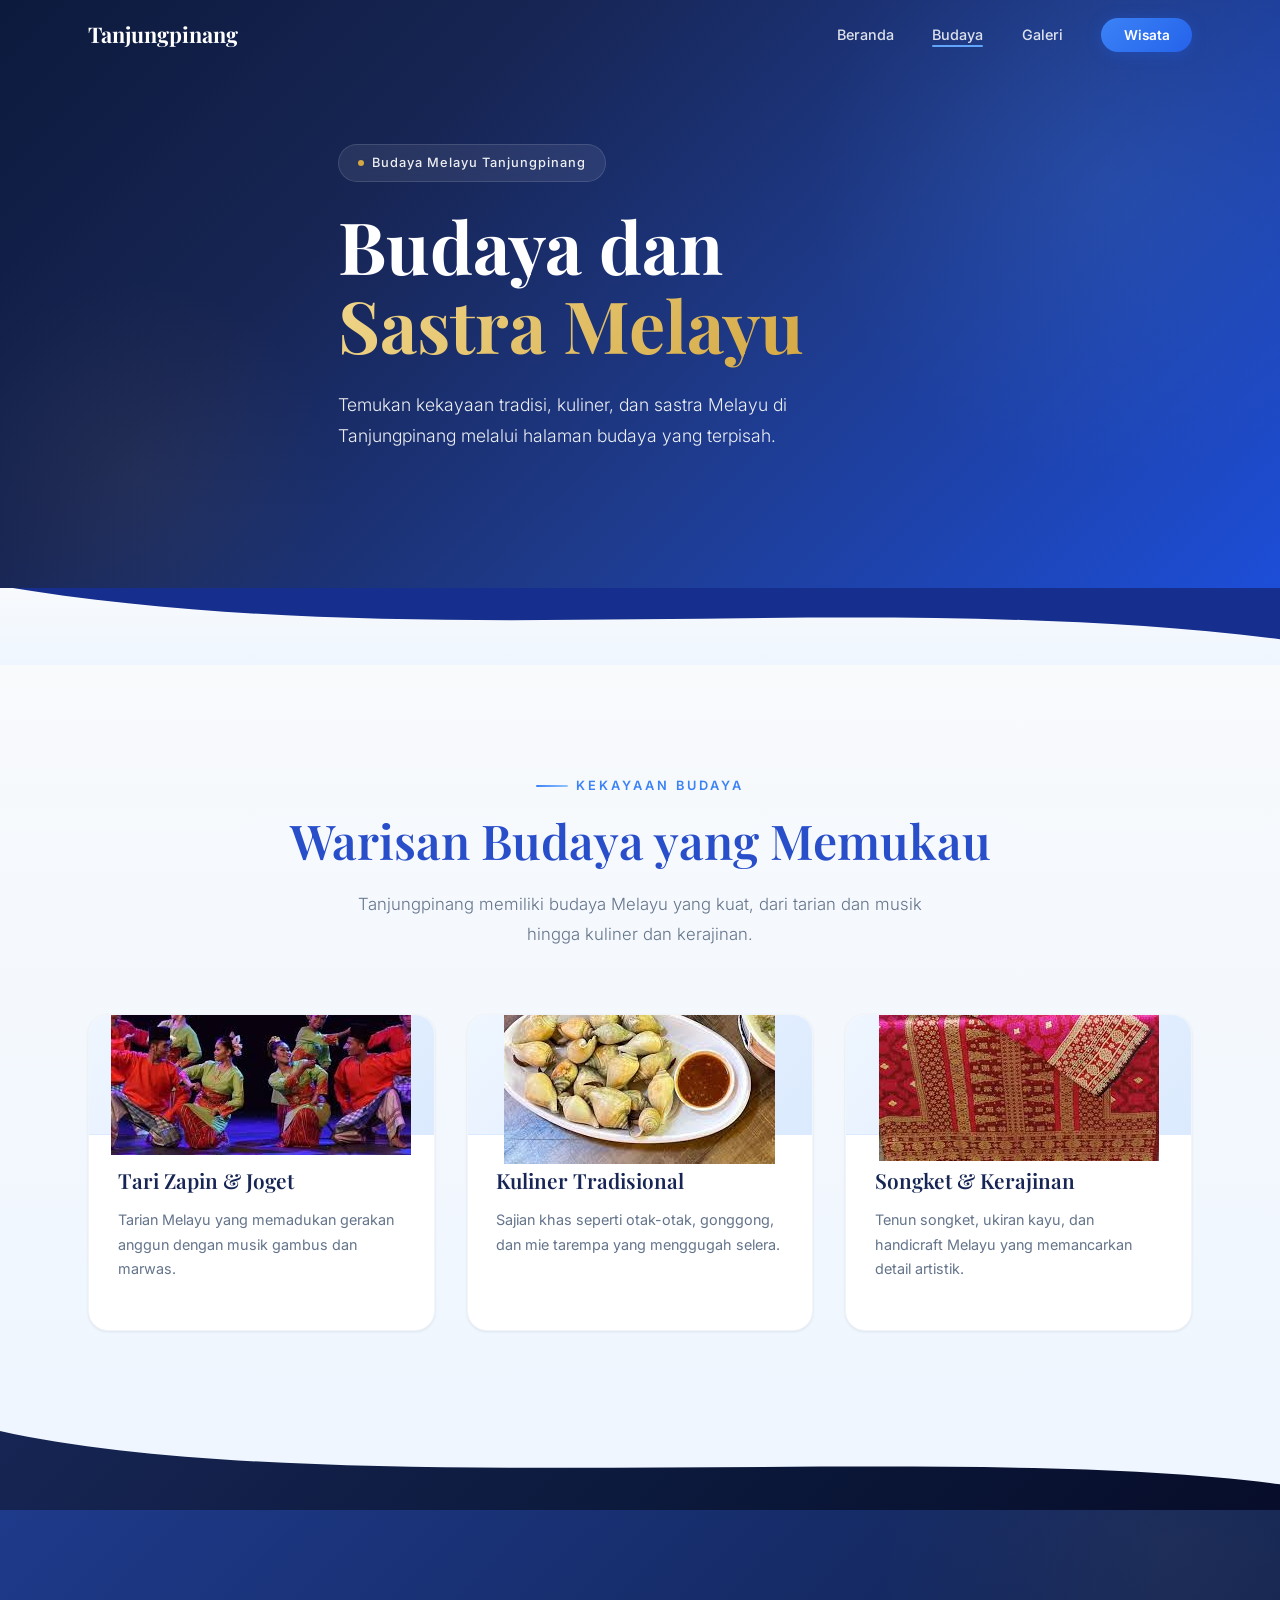
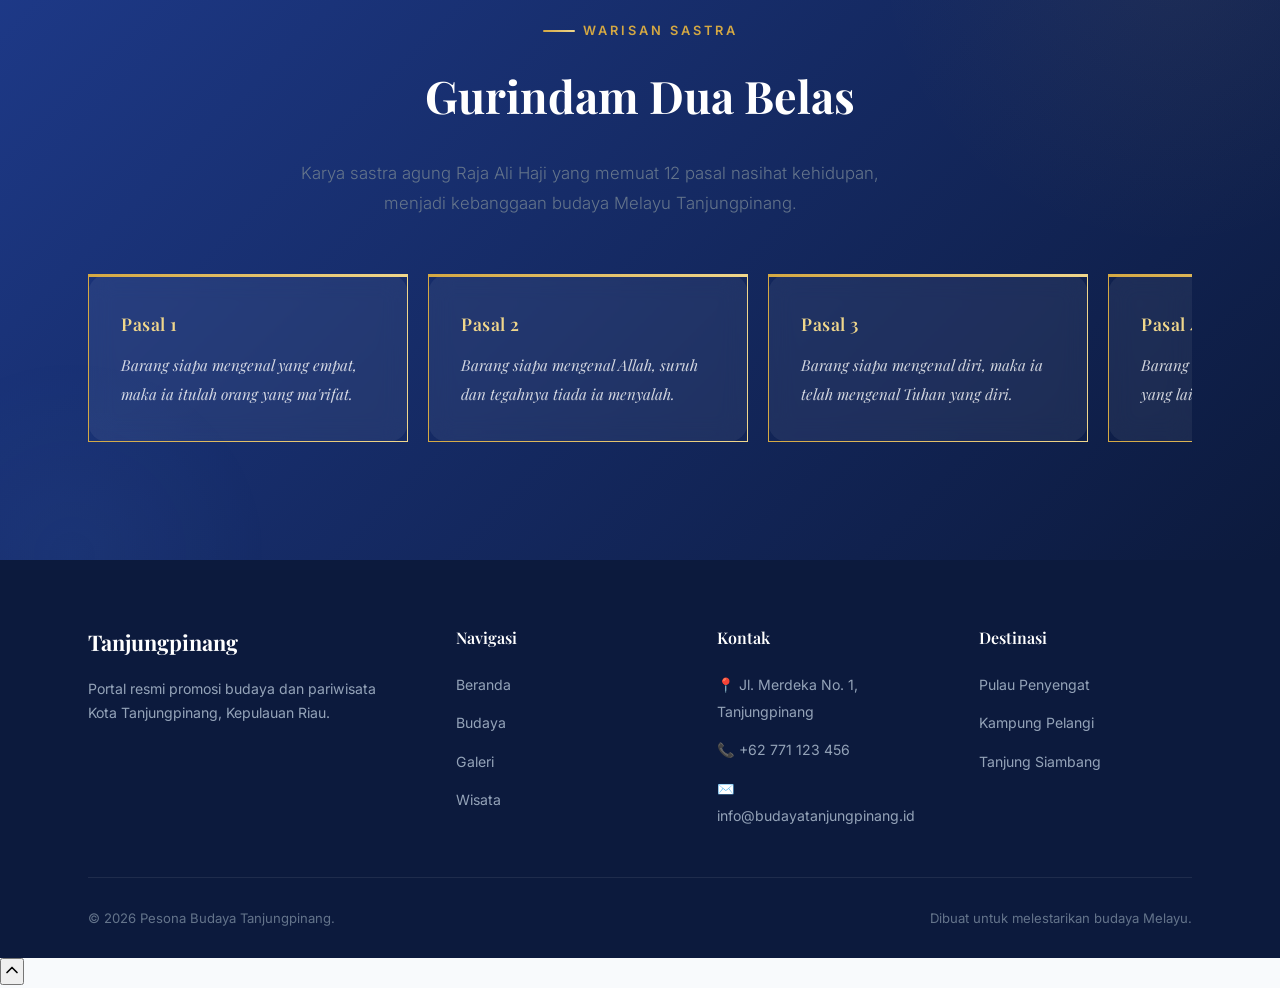
==== commit 284e7865: "menambahkan ikon gambar di sector budaya" ====
--- a/budaya.html
+++ b/budaya.html
@@ -8,6 +8,15 @@
   <link rel="stylesheet" href="style.css">
 </head>
 <body>
+
+  <!-- Page Loader -->
+  <div class="page-loader" id="page-loader">
+    <div class="loader-spinner"></div>
+  </div>
+
+  <!-- Scroll Progress Bar -->
+  <div class="scroll-progress" id="scroll-progress"></div>
+
   <nav class="navbar" id="navbar">
     <div class="container">
       <a href="index.html" class="nav-logo">
@@ -29,17 +38,26 @@
 
   <section class="hero culture-hero">
     <div class="hero-overlay"></div>
+    <div class="hero-ornament hero-ornament-1"></div>
+    <div class="hero-ornament hero-ornament-2"></div>
     <div class="container hero-content">
       <div class="hero-badge">
         <span class="dot"></span>
         Budaya Melayu Tanjungpinang
       </div>
-      <h1>Budaya dan Sastra Melayu</h1>
+      <h1>Budaya dan <span>Sastra Melayu</span></h1>
       <p class="hero-desc">
         Temukan kekayaan tradisi, kuliner, dan sastra Melayu di Tanjungpinang melalui halaman budaya yang terpisah.
       </p>
     </div>
   </section>
+
+  <!-- Wave Divider -->
+  <div class="wave-divider" style="background: linear-gradient(180deg, var(--off-white) 0%, var(--blue-50) 100%); margin-top: -2px;">
+    <svg viewBox="0 0 1440 80" preserveAspectRatio="none" xmlns="http://www.w3.org/2000/svg">
+      <path fill="#162e8e" d="M0,0 C480,80 960,0 1440,60 L1440,0 L0,0 Z"/>
+    </svg>
+  </div>
 
   <main>
     <section class="culture" id="budaya">
@@ -55,10 +73,10 @@
         <div class="culture-grid stagger-children">
           <div class="culture-card">
             <div class="culture-card-icon">
-              <span>🎶</span>
+              <span><img src="/gambar/Tari zapin" alt=""></span>
             </div>
             <div class="culture-card-body">
-              <h3>Tari Zapin & Joget</h3>
+              <h3>Tari Zapin &amp; Joget</h3>
               <p>
                 Tarian Melayu yang memadukan gerakan anggun dengan musik gambus dan marwas.
               </p>
@@ -66,7 +84,7 @@
           </div>
           <div class="culture-card">
             <div class="culture-card-icon">
-              <span>🍽️</span>
+              <span><img src="/gambar/gong-gong.jfif" alt=""></span>
             </div>
             <div class="culture-card-body">
               <h3>Kuliner Tradisional</h3>
@@ -77,10 +95,10 @@
           </div>
           <div class="culture-card">
             <div class="culture-card-icon">
-              <span>🧶</span>
+              <span><img src="/gambar/songket.jfif" alt=""></span>
             </div>
             <div class="culture-card-body">
-              <h3>Songket & Kerajinan</h3>
+              <h3>Songket &amp; Kerajinan</h3>
               <p>
                 Tenun songket, ukiran kayu, dan handicraft Melayu yang memancarkan detail artistik.
               </p>
@@ -89,6 +107,13 @@
         </div>
       </div>
     </section>
+
+    <!-- Wave Divider: Culture → Gurindam -->
+    <div class="wave-divider" style="background: linear-gradient(135deg, var(--blue-900) 0%, var(--blue-950) 50%, #070d2a 100%); margin-top: -2px;">
+      <svg viewBox="0 0 1440 80" preserveAspectRatio="none" xmlns="http://www.w3.org/2000/svg">
+        <path fill="var(--blue-50)" d="M0,0 C360,80 1080,10 1440,60 L1440,0 L0,0 Z"/>
+      </svg>
+    </div>
 
     <section class="gurindam" id="gurindam">
       <div class="container">
@@ -200,6 +225,11 @@
     </div>
   </footer>
 
+  <!-- Back to Top -->
+  <button class="back-to-top" id="back-to-top" aria-label="Kembali ke atas">
+    <svg xmlns="http://www.w3.org/2000/svg" width="20" height="20" viewBox="0 0 24 24" fill="none" stroke="currentColor" stroke-width="2" stroke-linecap="round" stroke-linejoin="round"><path d="m18 15-6-6-6 6"/></svg>
+  </button>
+
   <script src="script.js"></script>
 </body>
 </html>
